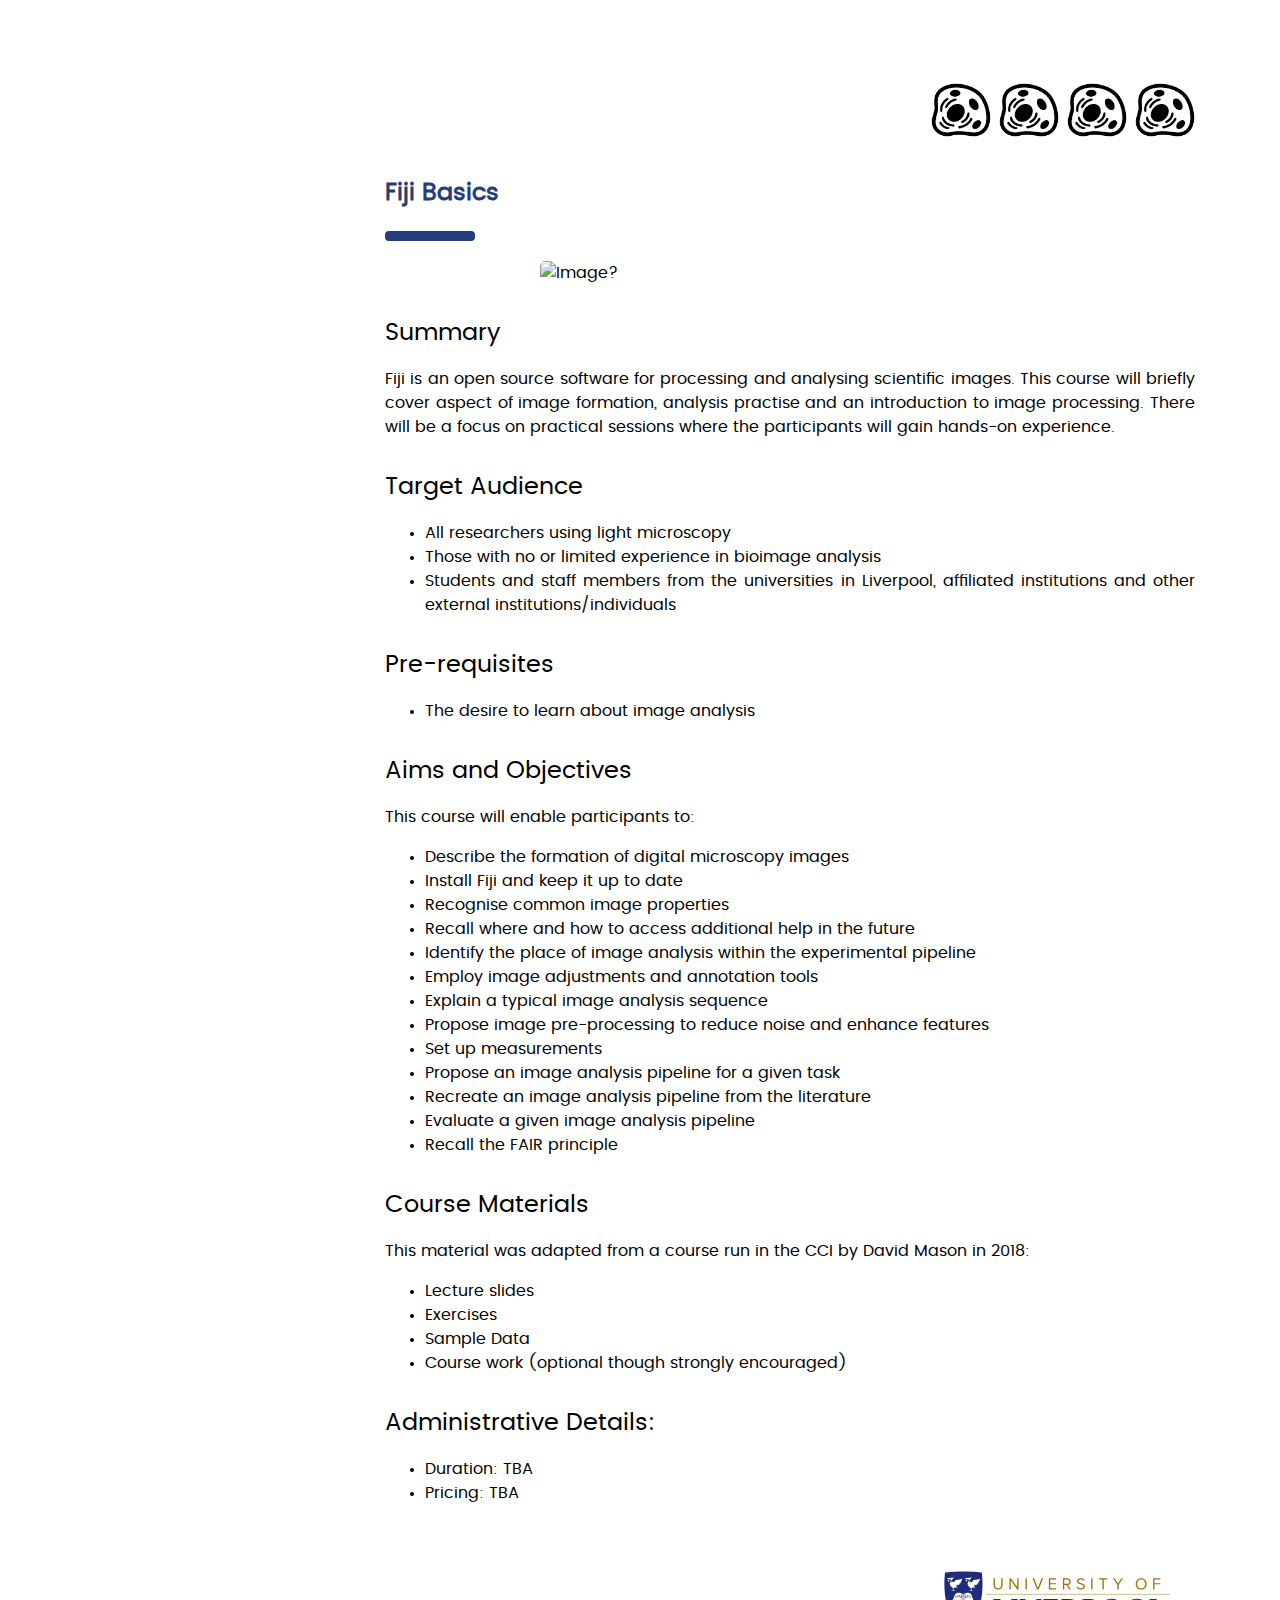
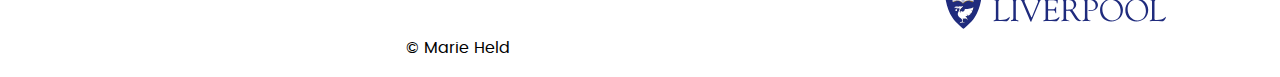
==== advert_Fiji_basics.html @ 5e0275bc "Fiji basics course advertisement page" ====
<!DOCTYPE html>
<html>
<head>
<title>Fiji basics</title>

<meta charset="UTF-8">
<meta name="viewport" content="width=device-width, initial-scale=1">
<link rel="stylesheet" href="css/master.css">
<link rel="stylesheet" href="css/style.css">
<link rel="stylesheet" href="https://fonts.googleapis.com/css?family=Poppins">
<link rel="stylesheet" href="css/font-awesome.min.css">
<link rel="stylesheet" href="css/academicons.min.css">
<!-- Favicons for everyone! -->
<link rel="apple-touch-icon" sizes="180x180" href="img/icons/apple-touch-icon.png">
<link rel="icon" type="image/png" sizes="32x32" href="img/icons/favicon-32x32.png">
<link rel="icon" type="image/png" sizes="16x16" href="img/icons/favicon-16x16.png">
<link rel="manifest" href="img/icons/manifest.json">
<link rel="mask-icon" href="img/icons/safari-pinned-tab.svg" color="#2d89ef">
<link rel="shortcut icon" href="img/icons/favicon.ico">
<meta name="msapplication-config" content="img/icons/browserconfig.xml">
<meta name="theme-color" content="#ffffff">
<script src="https://ajax.googleapis.com/ajax/libs/jquery/3.2.1/jquery.min.js"></script>
<!-- Common navigation bar -->
<script src="https://code.jquery.com/jquery-1.10.2.js"></script>
<script src="css/scripts.js"></script> 
<!-- Juxtapose -->
<link rel="stylesheet" href="css/juxtapose.css">
<style>
body,h1,h2,h3,h4,h5 {font-family: poppinsregular, sans-serif}
body {font-size:16px;text-align:justify;}
.w3-half img{margin-bottom:-6px;margin-top:16px;opacity:0.8;cursor:pointer}
.w3-half img:hover{opacity:1}
</style>
</head>

<body>

<!--Navigation bar-->
<div id="nav-placeholder">
</div>
<script>
$(function(){
  $("#nav-placeholder").load("navigation-bar-equipment.html");
});
</script>
<!--end of Navigation bar-->

<!-- Top menu on small screens -->
<header style="cursor:pointer;cursor:hand;" class="w3-container w3-top w3-hide-large cci-blue w3-xlarge w3-padding" id="cciTopMenu>
  <a href="javascript:void(0)" class="w3-button cci-blue w3-margin-right" onclick="w3_open()"><i class="fa fa-bars" style="margin-right:10px;"></i> <!-- <img style="height:30px;margin-bottom:-6px;" src="img/logo_dark_sq.png"/> -->
  <span class="titleLong">Image Analysis Training Courses and more</span><span class="titleShort">Image Analysis courses</span></a>
</header>

<!-- Overlay effect when opening sidebar on small screens -->
<div class="w3-overlay w3-hide-large" onclick="w3_close()" style="cursor:pointer" title="close side menu" id="cciOverlay"></div>

<!-- !PAGE CONTENT! -->
<div class="w3-main w3-main-cci">

  <!-- Header -->
  <div class="w3-container" style="margin-top:80px"> <!--id="showcase"-->
  
<div class="w3-row headImg" style="margin-bottom:40px;">
<a href="https://somethingsomewhereallatonce.html"><img class="last" src="img/cell_icon.png"/></a>
<img src="img/cell_icon.png"/>
<img src="img/cell_icon.png"/>
<img src="img/cell_icon.png"/>
</div>

<!-- --------------------------  Equipment page content ----------------------------------------- -->
<div class="equipPage">
<h1 class="w3-xlarge cci-text-blue"><b>Fiji Basics</b></h1>
<hr class="cci-hr">

<img class="equ_img" src="img/scopes_dragonfly.png" alt="Image?" />

<div class="">
<h3>Summary</h3>
<p>Fiji is an open source software for processing and analysing scientific images. This course will briefly cover aspect of image formation, analysis practise and an introduction to image processing. There will be a focus on practical sessions where the participants will gain hands-on experience. </p>

<h3>Target Audience</h3>
<ul >
	<li>All researchers using light microscopy</li>
	<li>Those with no or limited experience in bioimage analysis</li>
	<li class="last">Students and staff members from the universities in Liverpool, affiliated institutions and other external institutions/individuals</li>
</ul>

<h3>Pre-requisites</h3>
<ul >
	<li>The desire to learn about image analysis</li>
</ul>

<h3>Aims and Objectives</h3>
<p>This course will enable participants to: </p>
<ul>
	<li>Describe the formation of digital microscopy images</li>
	<li>Install Fiji and keep it up to date</li>
	<li>Recognise common image properties</li>
	<li>Recall where and how to access additional help in the future</li>
	<li>Identify the place of image analysis within the experimental pipeline</li>
	<li>Employ image adjustments and annotation tools</li>
	<li>Explain a typical image analysis sequence</li>
	<li>Propose image pre-processing to reduce noise and enhance features</li>
	<li>Set up measurements</li>
	<li>Propose an image analysis pipeline for a given task</li>
	<li>Recreate an image analysis pipeline from the literature</li>
	<li>Evaluate a given image analysis pipeline</li>
	<li class="last">Recall the FAIR principle</li>
</ul>

<h3>Course Materials</h3>
<p>This material was adapted from a course run in the CCI by David Mason in 2018:  </p>
<ul>
	<li>Lecture slides</li>
	<li>Exercises</li>
	<li>Sample Data</li>
	<li class="last">Course work (optional though strongly encouraged)</li>
</ul>


<h3>Administrative Details: </h3>
<ul>
	<li>Duration: TBA</li>
	<li>Pricing: TBA</li>
</ul>
 
 
 </div> <!-- Hide info until installed -->
 
 
</div> <!-- close styling for equipment page -->
<!-- --------------------------  End equipment page content ----------------------------------------- -->

<!-- Footer -->
<div class="w3-container" id="cciFooter">
  <a target="_blank" href="http://www.liv.ac.uk"><img src="img/uni_logo_new.svg" alt="University of Liverpool" /></a>
  
  <p style="margin-left:5px;clear:both;">&copy; Marie Held</p>
</div>

<!-- End page content -->
	</div>
</div>

 

 <!-- Jump to top -->
 <div class="scroll-top-wrapper ">
	<span class="scroll-top-inner">
		<i class="fa fa-4x fa-arrow-circle-up" title="Back to top"></i>
	</span>
</div>
<script src="css/juxtapose.js"></script> 
<script>
// Script to open and close sidebar
function w3_open() {
    document.getElementById("cciSidebar").style.display = "block";
    document.getElementById("cciOverlay").style.display = "block";
}
 
function w3_close() {
    document.getElementById("cciSidebar").style.display = "none";
    document.getElementById("cciOverlay").style.display = "none";
}
/* Accordian menu on sidenav */
var acc = document.getElementsByClassName("sidebar-accord");
var i;

for (i = 0; i < acc.length; i++) {
    acc[i].onclick = function(){
        /* Toggle between adding and removing the "active" class,
        to highlight the button that controls the panel */
        this.classList.toggle("active");

        /* Toggle between hiding and showing the active panel */
        var panel = this.nextElementSibling;
        if (panel.style.display === "block") {
            panel.style.display = "none";
        } else {
            panel.style.display = "block";
        }
    }
}
</script>

</body>
</html>
---- css/master.css ----
/* W3.CSS 4.02 Mar 2017 by Jan Egil and Borge Refsnes */
html{box-sizing:border-box}*,*:before,*:after{box-sizing:inherit}
/* Extract from normalize.css by Nicolas Gallagher and Jonathan Neal git.io/normalize */
html{-ms-text-size-adjust:100%;-webkit-text-size-adjust:100%}body{margin:0}
article,aside,details,figcaption,figure,footer,header,main,menu,nav,section,summary{display:block}
audio,canvas,progress,video{display:inline-block}progress{vertical-align:baseline}
audio:not([controls]){display:none;height:0}[hidden],template{display:none}
a{background-color:transparent;-webkit-text-decoration-skip:objects}
a:active,a:hover{outline-width:0}abbr[title]{border-bottom:none;text-decoration:underline;text-decoration:underline dotted}
dfn{font-style:italic}mark{background:#ff0;color:#000}
small{font-size:80%}sub,sup{font-size:75%;line-height:0;position:relative;vertical-align:baseline}
sub{bottom:-0.25em}sup{top:-0.5em}figure{margin:1em 40px}img{border-style:none}svg:not(:root){overflow:hidden}
code,kbd,pre,samp{font-family:monospace,monospace;font-size:1em}hr{box-sizing:content-box;height:0;overflow:visible}
button,input,select,textarea{font:inherit;margin:0}optgroup{font-weight:bold}
button,input{overflow:visible}button,select{text-transform:none}
button,html [type=button],[type=reset],[type=submit]{-webkit-appearance:button}
button::-moz-focus-inner, [type=button]::-moz-focus-inner, [type=reset]::-moz-focus-inner, [type=submit]::-moz-focus-inner{border-style:none;padding:0}
button:-moz-focusring, [type=button]:-moz-focusring, [type=reset]:-moz-focusring, [type=submit]:-moz-focusring{outline:1px dotted ButtonText}
fieldset{border:1px solid #c0c0c0;margin:0 2px;padding:.35em .625em .75em}
legend{color:inherit;display:table;max-width:100%;padding:0;white-space:normal}textarea{overflow:auto}
[type=checkbox],[type=radio]{padding:0}
[type=number]::-webkit-inner-spin-button,[type=number]::-webkit-outer-spin-button{height:auto}
[type=search]{-webkit-appearance:textfield;outline-offset:-2px}
[type=search]::-webkit-search-cancel-button,[type=search]::-webkit-search-decoration{-webkit-appearance:none}
::-webkit-input-placeholder{color:inherit;opacity:0.54}
::-webkit-file-upload-button{-webkit-appearance:button;font:inherit}
/* End extract */
html,body{font-family:Verdana,sans-serif;font-size:15px;line-height:1.5}html{overflow-x:hidden}
h1{font-size:36px}h2{font-size:30px}h3{font-size:24px}h4{font-size:20px}h5{font-size:18px}h6{font-size:16px}.w3-serif{font-family:serif}
h1,h2,h3,h4,h5,h6{font-family:"Segoe UI",Arial,sans-serif;font-weight:400;margin:10px 0}.w3-wide{letter-spacing:4px}
hr{border:0;border-top:1px solid #eee;margin:20px 0}
.w3-image{max-width:100%;height:auto}img{margin-bottom:-5px}a{color:inherit}
.w3-table,.w3-table-all{border-collapse:collapse;border-spacing:0;width:100%;display:table}.w3-table-all{border:1px solid #ccc}
.w3-bordered tr,.w3-table-all tr{border-bottom:1px solid #ddd}.w3-striped tbody tr:nth-child(even){background-color:#f1f1f1}
.w3-table-all tr:nth-child(odd){background-color:#fff}.w3-table-all tr:nth-child(even){background-color:#f1f1f1}
.w3-hoverable tbody tr:hover,.w3-ul.w3-hoverable li:hover{background-color:#ccc}.w3-centered tr th,.w3-centered tr td{text-align:center}
.w3-table td,.w3-table th,.w3-table-all td,.w3-table-all th{padding:8px 8px;display:table-cell;text-align:left;vertical-align:top;border:1px solid}
.w3-table th:first-child,.w3-table td:first-child,.w3-table-all th:first-child,.w3-table-all td:first-child{padding-left:16px}
.w3-btn,.w3-button{border:none;display:inline-block;outline:0;padding:8px 16px;vertical-align:middle;overflow:hidden;text-decoration:none;color:inherit;background-color:inherit;text-align:center;cursor:pointer;white-space:nowrap}
.w3-btn:hover{box-shadow:0 8px 16px 0 rgba(0,0,0,0.2),0 6px 20px 0 rgba(0,0,0,0.19)}
.w3-btn,.w3-button{-webkit-touch-callout:none;-webkit-user-select:none;-khtml-user-select:none;-moz-user-select:none;-ms-user-select:none;user-select:none}   
.w3-disabled,.w3-btn:disabled,.w3-button:disabled{cursor:not-allowed;opacity:0.3}.w3-disabled *,:disabled *{pointer-events:none}
.w3-btn.w3-disabled:hover,.w3-btn:disabled:hover{box-shadow:none}
.w3-badge,.w3-tag{background-color:#000;color:#fff;display:inline-block;padding-left:8px;padding-right:8px;text-align:center}.w3-badge{border-radius:50%}
.w3-ul{list-style-type:none;padding:0;margin:0}.w3-ul li{padding:8px 16px;border-bottom:1px solid #ddd}.w3-ul li:last-child{border-bottom:none}
.w3-tooltip,.w3-display-container{position:relative}.w3-tooltip .w3-text{display:none}.w3-tooltip:hover .w3-text{display:inline-block}
.w3-ripple:active{opacity:0.5}.w3-ripple{transition:opacity 0s}
.w3-input{padding:8px;display:block;border:none;border-bottom:1px solid #ccc;width:100%}
.w3-select{padding:9px 0;width:100%;border:none;border-bottom:1px solid #ccc}
.w3-dropdown-click,.w3-dropdown-hover{position:relative;display:inline-block;cursor:pointer}
.w3-dropdown-hover:hover .w3-dropdown-content{display:block;z-index:1}
.w3-dropdown-hover:first-child,.w3-dropdown-click:hover{background-color:#ccc;color:#000}
.w3-dropdown-hover:hover > .w3-button:first-child,.w3-dropdown-click:hover > .w3-button:first-child{background-color:#ccc;color:#000}
.w3-dropdown-content{cursor:auto;color:#000;background-color:#fff;display:none;position:absolute;min-width:160px;margin:0;padding:0}
.w3-check,.w3-radio{width:24px;height:24px;position:relative;top:6px}
.w3-sidebar{height:100%;width:200px;background-color:#fff;position:fixed!important;z-index:1;overflow:auto}
.w3-bar-block .w3-dropdown-hover,.w3-bar-block .w3-dropdown-click{width:100%}
.w3-bar-block .w3-dropdown-hover .w3-dropdown-content,.w3-bar-block .w3-dropdown-click .w3-dropdown-content{min-width:100%}
.w3-bar-block .w3-dropdown-hover .w3-button,.w3-bar-block .w3-dropdown-click .w3-button{width:100%;text-align:left;padding:8px 16px}
.w3-main,#main{transition:margin-left .4s}
.w3-bar{width:100%;overflow:hidden}.w3-center .w3-bar{display:inline-block;width:auto}
.w3-bar .w3-dropdown-hover,.w3-bar .w3-dropdown-click{position:static;float:left}
.w3-bar .w3-button{white-space:normal}
.w3-responsive{overflow-x:auto}
.w3-container:after,.w3-container:before,.w3-panel:after,.w3-panel:before,.w3-row:after,.w3-row:before,.w3-row-padding:after,.w3-row-padding:before,
.w3-cell-row:before,.w3-cell-row:after,.w3-clear:after,.w3-clear:before,.w3-bar:before,.w3-bar:after{content:"";display:table;clear:both}
.w3-col,.w3-half,.w3-third,.w3-twothird,.w3-threequarter,.w3-quarter{float:left;width:100%}
.w3-col.s1{width:8.33333%}.w3-col.s2{width:16.66666%}.w3-col.s3{width:24.99999%}.w3-col.s4{width:33.33333%}
.w3-col.s5{width:41.66666%}.w3-col.s6{width:49.99999%}.w3-col.s7{width:58.33333%}.w3-col.s8{width:66.66666%}
.w3-col.s9{width:74.99999%}.w3-col.s10{width:83.33333%}.w3-col.s11{width:91.66666%}.w3-col.s12{width:99.99999%}
@media (min-width:601px){.w3-modal{padding-top:30px}.w3-col.m1{width:8.33333%}.w3-col.m2{width:16.66666%}.w3-col.s3,.w3-quarter{width:24.99999%}.w3-col.m4,.w3-third{width:33.33333%}
.w3-col.m5{width:41.66666%}.w3-col.m6,.w3-half{width:49.99999%}.w3-col.m7{width:58.33333%}.w3-col.m8,.w3-twothird{width:66.66666%}
.w3-col.m9,.w3-threequarter{width:74.99999%}.w3-col.m10{width:83.33333%}.w3-col.m11{width:91.66666%}.w3-col.m12{width:99.99999%}}
@media (min-width:993px){.w3-col.l1{width:8.33333%}.w3-col.l2{width:16.66666%}.w3-col.l3{width:24.99999%}.w3-col.l4{width:33.33333%}
.w3-col.l5{width:41.66666%}.w3-col.l6{width:49.99999%}.w3-col.l7{width:58.33333%}.w3-col.l8{width:66.66666%}
.w3-col.l9{width:74.99999%}.w3-col.l10{width:83.33333%}.w3-col.l11{width:91.66666%}.w3-col.l12{width:99.99999%}}
.w3-content{max-width:980px;margin:auto}.w3-rest{overflow:hidden}
.w3-cell-row{display:table;width:100%}.w3-cell{display:table-cell}
.w3-cell-top{vertical-align:top}.w3-cell-middle{vertical-align:middle}.w3-cell-bottom{vertical-align:bottom}
.w3-hide{display:none!important}.w3-show-block,.w3-show{display:block!important}.w3-show-inline-block{display:inline-block!important}
@media (max-width:600px){.w3-modal-content{margin:0 10px;width:auto!important}.w3-modal{padding-top:30px}
.w3-dropdown-hover.w3-mobile .w3-dropdown-content,.w3-dropdown-click.w3-mobile .w3-dropdown-content{position:relative}	
.w3-hide-small{display:none!important}.w3-mobile{display:block;width:100%!important}.w3-bar-item.w3-mobile,.w3-dropdown-hover.w3-mobile,.w3-dropdown-click.w3-mobile{text-align:center}
.w3-dropdown-hover.w3-mobile,.w3-dropdown-hover.w3-mobile .w3-btn,.w3-dropdown-hover.w3-mobile .w3-button,.w3-dropdown-click.w3-mobile,.w3-dropdown-click.w3-mobile .w3-btn,.w3-dropdown-click.w3-mobile .w3-button{width:100%}}
@media (max-width:768px){.w3-modal{padding-top:30px}}
@media (min-width:993px){.w3-hide-large{display:none!important}.w3-sidebar.w3-collapse{display:block!important}}
@media (max-width:992px) and (min-width:601px){.w3-hide-medium{display:none!important}}
@media (max-width:992px){.w3-sidebar.w3-collapse{display:none}.w3-main{margin-left:0!important;margin-right:0!important}}
.w3-top,.w3-bottom{position:fixed;width:100%;z-index:1}.w3-top{top:0}.w3-bottom{bottom:0}
.w3-overlay{position:fixed;display:none;width:100%;height:100%;top:0;left:0;right:0;bottom:0;background-color:rgba(0,0,0,0.5);z-index:2}
.w3-display-topleft{position:absolute;left:0;top:0}.w3-display-topright{position:absolute;right:0;top:0}
.w3-display-bottomleft{position:absolute;left:0;bottom:0}.w3-display-bottomright{position:absolute;right:0;bottom:0}
.w3-display-middle{position:absolute;top:50%;left:50%;transform:translate(-50%,-50%);-ms-transform:translate(-50%,-50%)}
.w3-display-left{position:absolute;top:50%;left:0%;transform:translate(0%,-50%);-ms-transform:translate(-0%,-50%)}
.w3-display-right{position:absolute;top:50%;right:0%;transform:translate(0%,-50%);-ms-transform:translate(0%,-50%)}
.w3-display-topmiddle{position:absolute;left:50%;top:0;transform:translate(-50%,0%);-ms-transform:translate(-50%,0%)}
.w3-display-bottommiddle{position:absolute;left:50%;bottom:0;transform:translate(-50%,0%);-ms-transform:translate(-50%,0%)}
.w3-display-container:hover .w3-display-hover{display:block}.w3-display-container:hover span.w3-display-hover{display:inline-block}.w3-display-hover{display:none}
.w3-display-position{position:absolute}
.w3-circle{border-radius:50%}
.w3-round-small{border-radius:2px}.w3-round,.w3-round-medium{border-radius:4px}.w3-round-large{border-radius:8px}.w3-round-xlarge{border-radius:16px}.w3-round-xxlarge{border-radius:32px}
.w3-row-padding,.w3-row-padding>.w3-half,.w3-row-padding>.w3-third,.w3-row-padding>.w3-twothird,.w3-row-padding>.w3-threequarter,.w3-row-padding>.w3-quarter,.w3-row-padding>.w3-col{padding:0 8px}
.w3-container,.w3-panel{padding:0.01em 16px}.w3-panel{margin-top:16px;margin-bottom:16px}
.w3-code,.w3-codespan{font-family:Consolas,"courier new";font-size:16px}
.w3-code{width:auto;background-color:#fff;padding:8px 12px;border-left:4px solid #4CAF50;word-wrap:break-word}
.w3-codespan{color:crimson;background-color:#f1f1f1;padding-left:4px;padding-right:4px;font-size:110%}
.w3-card,.w3-card-2{box-shadow:0 2px 5px 0 rgba(0,0,0,0.16),0 2px 10px 0 rgba(0,0,0,0.12)}
.w3-card-4,.w3-hover-shadow:hover{box-shadow:0 4px 10px 0 rgba(0,0,0,0.2),0 4px 20px 0 rgba(0,0,0,0.19)}
.w3-spin{animation:w3-spin 2s infinite linear}@keyframes w3-spin{0%{transform:rotate(0deg)}100%{transform:rotate(359deg)}}
.w3-animate-fading{animation:fading 10s infinite}@keyframes fading{0%{opacity:0}50%{opacity:1}100%{opacity:0}}
.w3-animate-opacity{animation:opac 0.8s}@keyframes opac{from{opacity:0} to{opacity:1}}
.w3-animate-top{position:relative;animation:animatetop 0.4s}@keyframes animatetop{from{top:-300px;opacity:0} to{top:0;opacity:1}}
.w3-animate-left{position:relative;animation:animateleft 0.4s}@keyframes animateleft{from{left:-300px;opacity:0} to{left:0;opacity:1}}
.w3-animate-right{position:relative;animation:animateright 0.4s}@keyframes animateright{from{right:-300px;opacity:0} to{right:0;opacity:1}}
.w3-animate-bottom{position:relative;animation:animatebottom 0.4s}@keyframes animatebottom{from{bottom:-300px;opacity:0} to{bottom:0;opacity:1}}
.w3-animate-zoom {animation:animatezoom 0.6s}@keyframes animatezoom{from{transform:scale(0)} to{transform:scale(1)}}
.w3-animate-input{transition:width 0.4s ease-in-out}.w3-animate-input:focus{width:100%!important}
.w3-opacity,.w3-hover-opacity:hover{opacity:0.60}.w3-opacity-off,.w3-hover-opacity-off:hover{opacity:1}
.w3-opacity-max{opacity:0.25}.w3-opacity-min{opacity:0.75}
.w3-greyscale-max,.w3-grayscale-max,.w3-hover-greyscale:hover,.w3-hover-grayscale:hover{filter:grayscale(100%)}
.w3-greyscale,.w3-grayscale{filter:grayscale(75%)}.w3-greyscale-min,.w3-grayscale-min{filter:grayscale(50%)}
.w3-sepia{filter:sepia(75%)}.w3-sepia-max,.w3-hover-sepia:hover{filter:sepia(100%)}.w3-sepia-min{filter:sepia(50%)}
.w3-tiny{font-size:10px!important}.w3-small{font-size:12px!important}.w3-medium{font-size:15px!important}.w3-large{font-size:18px!important}
.w3-xlarge{font-size:24px!important}.w3-xxlarge{font-size:36px!important}.w3-xxxlarge{font-size:48px!important}.w3-jumbo{font-size:64px!important}
.w3-left-align{text-align:left!important}.w3-right-align{text-align:right!important}.w3-justify{text-align:justify!important}.w3-center{text-align:center!important}
.w3-border-0{border:0!important}.w3-border{border:1px solid #ccc!important}
.w3-border-top{border-top:1px solid #ccc!important}.w3-border-bottom{border-bottom:1px solid #ccc!important}
.w3-border-left{border-left:1px solid #ccc!important}.w3-border-right{border-right:1px solid #ccc!important}
.w3-topbar{border-top:6px solid #ccc!important}.w3-bottombar{border-bottom:6px solid #ccc!important}
.w3-leftbar{border-left:6px solid #ccc!important}.w3-rightbar{border-right:6px solid #ccc!important}
.w3-section,.w3-code{margin-top:16px!important;margin-bottom:16px!important}
.w3-margin{margin:16px!important}.w3-margin-top{margin-top:16px!important}.w3-margin-bottom{margin-bottom:16px!important}
.w3-margin-left{margin-left:16px!important}.w3-margin-right{margin-right:16px!important}
.w3-padding-small{padding:4px 8px!important}.w3-padding{padding:8px 16px!important}.w3-padding-large{padding:12px 24px!important}
.w3-padding-16{padding-top:16px!important;padding-bottom:16px!important}.w3-padding-24{padding-top:24px!important;padding-bottom:24px!important}
.w3-padding-32{padding-top:32px!important;padding-bottom:32px!important}.w3-padding-48{padding-top:48px!important;padding-bottom:48px!important}
.w3-padding-64{padding-top:64px!important;padding-bottom:64px!important}
.w3-left{float:left!important}.w3-right{float:right!important}
.w3-transparent,.w3-hover-none:hover{background-color:transparent!important}
.w3-hover-none:hover{box-shadow:none!important}
/* Colors */
.w3-amber,.w3-hover-amber:hover{color:#000!important;background-color:#ffc107!important}
.w3-aqua,.w3-hover-aqua:hover{color:#000!important;background-color:#00ffff!important}
.w3-blue,.w3-hover-blue:hover{color:#fff!important;background-color:#2196F3!important}
.w3-light-blue,.w3-hover-light-blue:hover{color:#000!important;background-color:#87CEEB!important}
.w3-brown,.w3-hover-brown:hover{color:#fff!important;background-color:#795548!important}
.w3-cyan,.w3-hover-cyan:hover{color:#000!important;background-color:#00bcd4!important}
.w3-blue-grey,.w3-hover-blue-grey:hover,.w3-blue-gray,.w3-hover-blue-gray:hover{color:#fff!important;background-color:#607d8b!important}
.w3-green,.w3-hover-green:hover{color:#fff!important;background-color:#4CAF50!important}
.w3-light-green,.w3-hover-light-green:hover{color:#000!important;background-color:#8bc34a!important}
.w3-indigo,.w3-hover-indigo:hover{color:#fff!important;background-color:#3f51b5!important}
.w3-khaki,.w3-hover-khaki:hover{color:#000!important;background-color:#f0e68c!important}
.w3-lime,.w3-hover-lime:hover{color:#000!important;background-color:#cddc39!important}
.w3-orange,.w3-hover-orange:hover{color:#000!important;background-color:#ff9800!important}
.w3-deep-orange,.w3-hover-deep-orange:hover{color:#fff!important;background-color:#ff5722!important}
.w3-pink,.w3-hover-pink:hover{color:#fff!important;background-color:#e91e63!important}
.w3-purple,.w3-hover-purple:hover{color:#fff!important;background-color:#9c27b0!important}
.w3-deep-purple,.w3-hover-deep-purple:hover{color:#fff!important;background-color:#673ab7!important}
.w3-red,.w3-hover-red:hover{color:#fff!important;background-color:#f44336!important}
.w3-sand,.w3-hover-sand:hover{color:#000!important;background-color:#fdf5e6!important}
.w3-teal,.w3-hover-teal:hover{color:#fff!important;background-color:#009688!important}
.w3-yellow,.w3-hover-yellow:hover{color:#000!important;background-color:#ffeb3b!important}
.w3-white,.w3-hover-white:hover{color:#000!important;background-color:#fff!important}
.w3-black,.w3-hover-black:hover{color:#fff!important;background-color:#000!important}
.w3-grey,.w3-hover-grey:hover,.w3-gray,.w3-hover-gray:hover{color:#000!important;background-color:#bbb!important}
.w3-light-grey,.w3-hover-light-grey:hover,.w3-light-gray,.w3-hover-light-gray:hover{color:#000!important;background-color:#f1f1f1!important}
.w3-dark-grey,.w3-hover-dark-grey:hover,.w3-dark-gray,.w3-hover-dark-gray:hover{color:#fff!important;background-color:#616161!important}
.w3-pale-red,.w3-hover-pale-red:hover{color:#000!important;background-color:#ffdddd!important}
.w3-pale-green,.w3-hover-pale-green:hover{color:#000!important;background-color:#ddffdd!important}
.w3-pale-yellow,.w3-hover-pale-yellow:hover{color:#000!important;background-color:#ffffcc!important}
.w3-pale-blue,.w3-hover-pale-blue:hover{color:#000!important;background-color:#ddffff!important}
.w3-text-red,.w3-hover-text-red:hover{color:#f44336!important}
.w3-text-green,.w3-hover-text-green:hover{color:#4CAF50!important}
.w3-text-blue,.w3-hover-text-blue:hover{color:#2196F3!important}
.w3-text-yellow,.w3-hover-text-yellow:hover{color:#ffeb3b!important}
.w3-text-white,.w3-hover-text-white:hover{color:#fff!important}
.w3-text-black,.w3-hover-text-black:hover{color:#000!important}
.w3-text-grey,.w3-hover-text-grey:hover,.w3-text-gray,.w3-hover-text-gray:hover{color:#757575!important}
.w3-text-amber{color:#ffc107!important}
.w3-text-aqua{color:#00ffff!important}
.w3-text-light-blue{color:#87CEEB!important}
.w3-text-brown{color:#795548!important}
.w3-text-cyan{color:#00bcd4!important}
.w3-text-blue-grey,.w3-text-blue-gray{color:#607d8b!important}
.w3-text-light-green{color:#8bc34a!important}
.w3-text-indigo{color:#3f51b5!important}
.w3-text-khaki{color:#b4aa50!important}
.w3-text-lime{color:#cddc39!important}
.w3-text-orange{color:#ff9800!important}
.w3-text-deep-orange{color:#ff5722!important}
.w3-text-pink{color:#e91e63!important}
.w3-text-purple{color:#9c27b0!important}
.w3-text-deep-purple{color:#673ab7!important}
.w3-text-sand{color:#fdf5e6!important}
.w3-text-teal{color:#009688!important}
.w3-text-light-grey,.w3-hover-text-light-grey:hover,.w3-text-light-gray,.w3-hover-text-light-gray:hover{color:#f1f1f1!important}
.w3-text-dark-grey,.w3-hover-text-dark-grey:hover,.w3-text-dark-gray,.w3-hover-text-dark-gray:hover{color:#3a3a3a!important}
.w3-border-red,.w3-hover-border-red:hover{border-color:#f44336!important}
.w3-border-green,.w3-hover-border-green:hover{border-color:#4CAF50!important}
.w3-border-blue,.w3-hover-border-blue:hover{border-color:#2196F3!important}
.w3-border-yellow,.w3-hover-border-yellow:hover{border-color:#ffeb3b!important}
.w3-border-white,.w3-hover-border-white:hover{border-color:#fff!important}
.w3-border-black,.w3-hover-border-black:hover{border-color:#000!important}
.w3-border-grey,.w3-hover-border-grey:hover,.w3-border-gray,.w3-hover-border-gray:hover{border-color:#bbb!important}
---- css/style.css ----
/*
Custom or edited styles
*/

/* Main page layout */
html {overflow-y:scroll;}
body {min-width:300px;}

a {text-decoration:none;color:#243d7c;}

a:hover {text-decoration:underline;color:#243d7c;}

/*.w3-main-cci{margin-left:360px;margin-right:360px;min-width:600px;}*/
.w3-main-cci{margin-left:305px;margin-right:5px;padding:0px 5%;}

.headImg {margin-right:0;margin-left:auto;width:300px;}

.headImg img {float:right;height:60px;margin-right:8px;border-radius:5px;}
.headImg img.last {margin-right:0px}

.cci-blue{color:#fff!important;background-color:#243d7c!important}
#cciTopMenu.cci-blue:hover{color:#fff!important;background-color:#1d3163!important;opacity:0.95!important}
#cciSidebar.w3-button:hover{color:#000!important;background-color:#ccc!important}
#cciSidebar a {color:#fff;}
#cciSidebar a:hover{text-decoration:none;}

/* The following prevents scrolling on touchscreen interfaces :( */
/* #cciSidebar {overflow-y:hidden;} */
#cciSidebar a {font-size:85%;} 
   
#cciSidebar img {width:100%;margin-left:auto;margin-right:auto;display:block;margin-bottom:30px;}
.cci-text-blue,.hover-cci-text-blue:hover{color:#243d7c!important;}
/*#cciTopMenu img {height:100%;}*/
#cciFooter div {margin-top:40px;}
#cciFooter img {float:right; margin:50px 5px 5px 5px; clear:right; padding:0px;width:230px;}
.w3-bar .w3-bar-item{padding:8px 36px;float:left;width:auto;border:none;outline:none;display:block}
.w3-bar-block .w3-bar-item{width:100%;display:block;padding:8px 36px;text-align:left;border:none;outline:none;white-space:normal}
.w3-bar-block.w3-center .w3-bar-item{text-align:center}.w3-block{display:block;width:100%}

.biglink {font-family:monospace;word-wrap:break-word;text-align:center;text-decoration:underline;}

/*
Encode custom horizontal bars
*/
.hline-80 { width:80%; height:2px; background: #DEDEDE; margin: 2em auto;padding:0; }
.hline-100 { width:100%; height:1px; background: #DEDEDE; margin: 2em auto;padding:0; }
.cci-hr {border-radius:4px;width:80px;border:5px solid #243d7c;text-align:left;margin-left:0;}


/* ---------------------------------------------------- */
/* Add a background color to the button if it is clicked on (add the .active class with JS), and when you move the mouse over it (hover) */
a.sidebar-accord.active, a.sidebar-accord:hover {
    color:#000!important;
	background-color:#fff!important
	}
	
/* Add a class to make the menu pop open automatically  on equ pages */
.sidebar-equActive {
color:#000!important;
background-color:#fff!important
}
	
div.sidebar-panel-hide{
display:none;
}	
div.sidebar-panel {
	margin-left:20px;
    padding: 10px 40px;
    background-color: #374b98;
}
div.sidebar-panel a {text-decoration:none;}

div.sidebar-panel ul {padding:0px;margin:0px;font-size:95%;list-style-type:none;}
div.sidebar-panel ul li {padding:5px 0;margin:5px 0;}
div.sidebar-panel ul li:hover {background-color: #243d7c;}

.bar-item-custom{
display: block;
padding: 8px 36px;

}

/* ---------------------------------------------------- */


/* Rules for frontpage */
.focuson {margin-top:80px;}
.focuson img {width:100px;display:inline-block;float:left;margin:10px;border-radius:10px;}
.focuson-content {display:hide;width:85%;max-width:800px;border:2px solid #DEDEDE;border-radius:12px;padding-left:20px;padding-right:20px;margin-left:auto;margin-right:auto;}

.w3-badge {cursor:pointer;height:13px;width:13px;padding:0}


/*
Rules for gallery
*/
.galThumb {border: 2px solid #dedede;border-radius:8px;padding:8px;margin-bottom:16px;}
.galThumb a {text-decoration: none;}
.galThumb h3 {text-align:center;text-decoration: none;}
.galThumb img {margin:5px auto; display:block; max-width:300px; width:80%;}
.galThumb img:hover {cursor: -moz-zoom-in; cursor: -webkit-zoom-in;cursor: zoom-in;}
.galThumb video {margin:5px auto; display:block; max-width:300px; width:80%;}
.readmore {font-size:80%;font-style: italic;text-align:right;}

/* Colours for trophies. Gold and Silver same as HTML colour codes, bronze is SaddleBrown */
.gold {color:#FFD700;}
.silv {color:#C0C0C0;}
.bron {color:#8B4513;}

/* Fix iFrame sizing */
.pres {
    position: relative;
	/*16:9 video*/ 
    padding-bottom: 56.25%;
	/*4:3 video*/
	/*padding-bottom: 75%;*/
/*     padding-top: 35px;*/
    height: 0;
    overflow: hidden;

}

.pres iframe {
position: absolute;top:0;left: 0;width: 100%;height: 100%; 
}

/* Whole Window */
.w3-modal{z-index:3;display:none;position:fixed;left:0;top:0;width:100%;height:100%;overflow:auto;background-color:rgb(0,0,0);background-color:rgba(0,0,0,0.8);}
/* Just the modal element */
.w3-modal-content{margin:auto;position:relative;padding:20px;outline:0;width:80%;max-width:800px;background-color:rgba(0,0,0,0.3);border-radius:10px;}
.w3-modal-content img{width:100%;margin-left:auto;margin-right:auto;display:block;}
/* .w3-modal-content img:hover {cursor: -moz-zoom-out; cursor: -webkit-zoom-out;cursor: zoom-out;} */
.w3-modal-content p{color:#EEE;}
.w3-modal-content a{color:#93a4d4;}

/*
Rules for equipment page
*/
.equThumb {border: 2px solid #dedede;border-radius: 5px;padding:5px;}
.equThumb a,a:hover {text-decoration: none;}
.equThumb h3 {text-align:left;text-decoration: none;color:#000;}
.equThumb img {margin:5px auto; display:block; max-width:300px; width:80%;}
.equ_hover :hover {background:#dbe0f0;}
/* Main image for individual equipment pages */
.equ_img {width:70%;max-width:500px;margin:0px auto;display:block;border-radius:5px;}

/*
Rules for individual equipment page
*/

div.equipPage h3{margin-top:30px;text-align:left;}

div.props {
	display:block;
	/* width:700px; */
	margin-left:auto;
	margin-right:auto;
	margin-bottom:30px;
	padding:0 0 12px 0;
	text-align:left;
	}
	div.props ul, div.props li {
		margin:0;
		padding:0;
		list-style:none;
		display:block;
		}
div.props li {
	/* Inline-block stops overlaps when they wrap to next line */
	display:inline-block;
	margin:6px;
	
	}
/* div.props li.last{
	margin-right:0px;
	} */
	div.props ul.laser li{
	padding:5px;
	border-width:3px;
	border-radius:8px;
	border-style:solid;
	}
	
div.apps {
/* width:80%; */
text-align:justify;
margin-left:auto;
margin-right:auto;
font-size:105%;
}
div.apps img {
display:block;
margin-left:auto;
margin-right:auto;
width:80%;
/* max-width is overridden inline on certain elements that are only 300px wide */
max-width:800px;
}
/* Add a class to deal with images on equipment pages you want to scale (spectra etc) */
.scaleImg {max-width:450px;width:80%}

/* Styles for epi which has additional category for filter sets */

div.props_filters {
	display:block;
	margin-left:auto;
	margin-right:auto;
	margin-bottom:30px;
	padding:0 0 12px 0;
	text-align:center;
	}

div.props_filters  ol{
list-style:decimal outside none;
	}
	
/*
Styles for contact page
*/

.cci-people {width:90%;margin-left:auto;margin-right:auto;margin-top:15px;max-width:800px;}
.cci-people  p{margin-top:20px;margin-bottom:0px;text-align:left;}
.cci-people  img{
height:95px;
/* margin-top:15px; */
margin-left:auto;margin-right:auto;
border-width:1px;
border-color:#DBDBDB;
border-radius:8px;
border-style:solid;
border-color: #DEDEDE;
}
.cci-speaker h3 span {color:#777;}

.obfuscate span { 
display: none; 
}

/* Resource page specific styles */
.cci-res img{
width:80%;border-radius:8px;max-width:100px
}


/* Imaging day specific styles */

div.navlist{	
text-align:center;
margin-left:auto;
margin-right:auto;
border:1px solid #DEDEDE;
width:250px;
/* width:40%;
max-width:300px;
min-width:200px; */
	}
	
ul.cci-program{
		list-style:none;
		margin-left:20px;
		padding-left:0;

}	


.cci-speaker img {border:#ccc 1px solid;}
	
/* Rules for Facility page */
	
.cci-facility .w3-row img{margin-left:auto;margin-right:auto;max-width:250px;width:90%;padding:10px;display:block;}
	
/*
- Fix top nav title on small screens ( Centre for Cell Imaging --> CCI )
- Center footer image
- hide long titles
*/
@media (max-width:380px){
.titleShort { display:default;}
.titleLong { display:none;}
.shiftUL {padding-left:10px;margin-left:5px}
.headImg img {height:40px;border-radius:5px;}
.headImg {margin-left:auto;margin-right:auto;width:200px;}
#cciFooter a{margin-left:auto;margin-right:auto;float:none;}
#cciFooter p{text-align:center;}
.cci-speaker img {float:none;display:block;margin-left:auto;margin-right:auto;}
.cci-speaker h3 {text-align:center;margin-top:16px;}
}


@media (min-width:380px){
.titleShort { display:none;}
.titleLong { display:default;}
.shiftUL{padding-left:40px;margin-left:40px}
.cci-speaker img {float:left;display:inline-block;margin-right:16px;margin-bottom:16px;}
.cci-speaker h3 {text-align:left;margin-top:0px;}
}

/* Hide Title when sidebar disappears */
@media (max-width:992px)
{.cciHideMed { display:none;}
.w3-main-cci{min-width:305px!important;}
}

@font-face {
    font-family: 'poppinsregular';
    src: url('../fonts/poppins-regular.woff2') format('woff2'),
         url('../fonts/poppins-regular.woff') format('woff');
    font-weight: normal;
    font-style: normal;

}


/* Use this to show or hide Imaging workshop page on all sidenavs */
.cci-iw-hide{
/* display:none!important; */
}

/* General use classes for common formatting */
.hide{
display:none!important;
}
.txtcen{
text-align:center;
}

/* Scroll to top */

.scroll-top-wrapper {
    position: fixed;
	opacity: 0;
	visibility: hidden;
	overflow: hidden;
	text-align: center;
	z-index: 99999999;
    background-color: none;
	color: #243d7c;
	width: 60px;
	height: 60px;
	line-height: 58px;
	right: 30px;
	bottom: 30px;
	padding-top: 2px;
	border-top-left-radius: 10px;
	border-top-right-radius: 10px;
	border-bottom-right-radius: 10px;
	border-bottom-left-radius: 10px;
	-webkit-transition: all 0.7s ease-in-out;
	-moz-transition: all 0.7s ease-in-out;
	-ms-transition: all 0.7s ease-in-out;
	-o-transition: all 0.7s ease-in-out;
	transition: all 0.7s ease-in-out;
}

.scroll-top-wrapper.show {
    visibility:visible;
    cursor:pointer;
	opacity: 1.0;
}
.scroll-top-wrapper i.fa {
	line-height: inherit;
	opacity:0.5;
}
.scroll-top-wrapper i.fa:hover {
	opacity:0.8;
}
---- css/academicons.min.css ----
@font-face{font-family:'Academicons';src:url('../fonts/academicons.eot?v=1.7.0');src:url('../fonts/academicons.eot?v=1.7.0') format('embedded-opentype'), url('../fonts/academicons.ttf?v=1.7.0') format('truetype'), url('../fonts/academicons.woff?v=1.7.0') format('woff'), url('../fonts/academicons.svg?v=1.7.0#academicons') format('svg');font-weight:normal;font-style:normal}.ai{display:inline-block;font:normal normal normal 14px/1 Academicons;font-size:inherit;text-rendering:auto;-webkit-font-smoothing:antialiased;-moz-osx-font-smoothing:grayscale}.ai-google-scholar:before{content:"\e900"}.ai-google-scholar-square:before{content:"\e901"}.ai-researchgate:before{content:"\e902"}.ai-researchgate-square:before{content:"\e903"}.ai-mendeley:before{content:"\e904"}.ai-mendeley-square:before{content:"\e905"}.ai-orcid:before{content:"\e906"}.ai-orcid-square:before{content:"\e907"}.ai-impactstory:before{content:"\e908"}.ai-impactstory-square:before{content:"\e909"}.ai-academia:before{content:"\e910"}.ai-academia-square:before{content:"\e911"}.ai-zotero:before{content:"\e912"}.ai-zotero-square:before{content:"\e913"}.ai-figshare:before{content:"\e914"}.ai-figshare-square:before{content:"\e915"}.ai-dryad:before{content:"\e916"}.ai-dryad-square:before{content:"\e917"}.ai-arxiv:before{content:"\e918"}.ai-arxiv-square:before{content:"\e919"}.ai-scirate:before{content:"\e920"}.ai-scirate-square:before{content:"\e921"}.ai-open-access:before{content:"\e922"}.ai-open-access-square:before{content:"\e923"}.ai-courser:before{content:"\e924"}.ai-courser-square:before{content:"\e925"}.ai-osf:before{content:"\e926"}.ai-osf-square:before{content:"\e927"}.ai-doi:before{content:"\e928"}.ai-doi-square:before{content:"\e929"}.ai-inspire:before{content:"\e930"}.ai-inspire-square:before{content:"\e931"}.ai-pubmed:before{content:"\e932"}.ai-pubmed-square:before{content:"\e933"}.ai-acclaim:before{content:"\e934"}.ai-acclaim-square:before{content:"\e935"}.ai-lg{font-size:1.33333333em;line-height:0.75em;vertical-align:-15%}.ai-2x{font-size:2em}.ai-3x{font-size:3em}.ai-4x{font-size:4em}.ai-5x{font-size:5em}.ai-fw{width:1.28571429em;text-align:center}.ai-ul{padding-left:0;margin-left:2.14285714em;list-style-type:none}.ai-ul > li{position:relative}.ai-li{position:absolute;left:-2.14285714em;width:2.14285714em;top:0.14285714em;text-align:center}.ai-li.fa-lg{left:-1.85714286em}.ai-border{padding:.2em .25em .15em;border:solid 0.08em #eeeeee;border-radius:.1em}.ai-pull-left{float:left}.ai-pull-right{float:right}.ai.fa-pull-left{margin-right:.3em}.ai.fa-pull-right{margin-left:.3em}.fa-lg{font-size:1.33333333em;line-height:0.75em;vertical-align:-15%}.fa-2x{font-size:2em}.fa-3x{font-size:3em}.fa-4x{font-size:4em}.fa-5x{font-size:5em}.fa-fw{width:1.28571429em;text-align:center}.fa-ul{padding-left:0;margin-left:2.14285714em;list-style-type:none}.fa-ul > li{position:relative}.fa-li{position:absolute;left:-2.14285714em;width:2.14285714em;top:0.14285714em;text-align:center}.fa-li.fa-lg{left:-1.85714286em}.fa-border{padding:.2em .25em .15em;border:solid 0.08em #eeeeee;border-radius:.1em}.fa-pull-left{float:left}.fa-pull-right{float:right}.fa.fa-pull-left{margin-right:.3em}.fa.fa-pull-right{margin-left:.3em}
---- css/juxtapose.css ----
div.juxtapose {
	width: 100%;
	/* font-family: Helvetica, Arial, sans-serif; */
}

div.jx-slider {
	width: 100%;
	height: 100%;
	position: relative;
	overflow: hidden;
	cursor: pointer;
	color: #ddd;
	/* color: #f3f3f3; */
}


div.jx-handle {
	position: absolute;
	height: 100%;
	width: 40px;
	cursor: col-resize;
	z-index: 15;
	margin-left: -20px;
}

.vertical div.jx-handle {
	height: 40px;
	width: 100%;
	cursor: row-resize;
	margin-top: -20px;
	margin-left: 0;
}

div.jx-control {
	height: 100%;
	margin-right: auto;
	margin-left: auto;
	width: 3px;
	background-color: currentColor;
}

.vertical div.jx-control {
	height: 3px;
	width: 100%;
	background-color: currentColor;
	position: relative;
	top: 50%;
	transform: translateY(-50%);
}

div.jx-controller {
	position: absolute;
	margin: auto;
	top: 0;
	bottom: 0;
	height: 60px;
	width: 9px;
	margin-left: -3px;
	background-color: currentColor;
}

.vertical div.jx-controller {
	height: 9px;
	width: 100px;
	margin-left: auto;
	margin-right: auto;
	top: -3px;
	position: relative;
}

div.jx-arrow {
	position: absolute;
	margin: auto;
	top: 0;
	bottom: 0;
	width: 0;
	height: 0;
	transition: all .2s ease;
}

.vertical div.jx-arrow {
	position: absolute;
	margin: 0 auto;
	left: 0;
	right: 0;
	width: 0;
	height: 0;
	transition: all .2s ease;
}


div.jx-arrow.jx-left {
	left: 2px;
	border-style: solid;
	border-width: 8px 8px 8px 0;
	border-color: transparent currentColor transparent transparent;
}

div.jx-arrow.jx-right {
	right: 2px;
	border-style: solid;
	border-width: 8px 0 8px 8px;
	border-color: transparent transparent transparent currentColor;
}

.vertical div.jx-arrow.jx-left {
	left: 0px;
	top: 2px;
	border-style: solid;
	border-width: 0px 8px 8px 8px;
	border-color: transparent transparent currentColor transparent;
}

.vertical div.jx-arrow.jx-right {
	right: 0px;
	top: auto;
	bottom: 2px;
	border-style: solid;
	border-width: 8px 8px 0 8px;
	border-color: currentColor transparent transparent transparent;
}

div.jx-handle:hover div.jx-arrow.jx-left,
div.jx-handle:active div.jx-arrow.jx-left {
	left: -1px;
}

div.jx-handle:hover div.jx-arrow.jx-right,
div.jx-handle:active div.jx-arrow.jx-right {
	right: -1px;
}

.vertical div.jx-handle:hover div.jx-arrow.jx-left,
.vertical div.jx-handle:active div.jx-arrow.jx-left {
	left: 0px;
	top: 0px;
}

.vertical div.jx-handle:hover div.jx-arrow.jx-right,
.vertical div.jx-handle:active div.jx-arrow.jx-right {
	right: 0px;
	bottom: 0px;
}


div.jx-image {
	position: absolute;
	height: 100%;
	display: inline-block;
	top: 0;
	overflow: hidden;
	-webkit-backface-visibility: hidden;
}

.vertical div.jx-image {
	width: 100%;
	left: 0;
	top: auto;
}

div.jx-image img {
	height: 100%;
	width: auto;
	z-index: 5;
	position: absolute;
	margin-bottom: 0;

	max-height: none;
	max-width: none;
	max-height: initial;
	max-width: initial;
}

.vertical div.jx-image img {
	height: auto;
	width: 100%;
}

div.jx-image.jx-left {
	left: 0;
	background-position: left;
}

div.jx-image.jx-left img {
	left: 0;
}

div.jx-image.jx-right {
	right: 0;
	background-position: right;
}

div.jx-image.jx-right img {
	right: 0;
	bottom: 0;
}


.veritcal div.jx-image.jx-left {
	top: 0;
	background-position: top;
}

.veritcal div.jx-image.jx-left img {
	top: 0;
}

.vertical div.jx-image.jx-right {
	bottom: 0;
	background-position: bottom;
}

.veritcal div.jx-image.jx-right img {
	bottom: 0;
}


div.jx-image div.jx-label {
	font-size: 2em;
	padding: .25em .75em;
	position: relative;
	display: inline-block;
	top: 0;
	background-color: #000; /* IE 8 */
	background-color: rgba(0,0,0,.7);
	color: white;
	z-index: 10;
	white-space: nowrap;
	line-height: 18px;
	vertical-align: middle;
}

div.jx-image.jx-left div.jx-label {
	float: left;
	left: 0;
}

div.jx-image.jx-right div.jx-label {
	float: right;
	right: 0;
}

.vertical div.jx-image div.jx-label {
	display: table;
	position: absolute;
}

.vertical div.jx-image.jx-right div.jx-label {
	left: 0;
	bottom: 0;
	top: auto;
}

div.jx-credit {
	line-height: 1.1;
	font-size: 0.75em;
}

div.jx-credit em {
	font-weight: bold;
	font-style: normal;
}


/* Animation */

div.jx-image.transition {
	transition: width .5s ease;
}

div.jx-handle.transition {
	transition: left .5s ease;
}

.vertical div.jx-image.transition {
	transition: height .5s ease;
}

.vertical div.jx-handle.transition {
	transition: top .5s ease;
}

/* keyboard accessibility */
div.jx-controller:focus,
div.jx-image.jx-left div.jx-label:focus,
div.jx-image.jx-right div.jx-label:focus,
a.jx-knightlab:focus {
	background: #eae34a;
	color: #000;
}
a.jx-knightlab:focus span.juxtapose-name{
	color: #000;
	border: none;
}

div.juxtaposeWrapper{
margin-left:auto;margin-right:auto;
}

@media (max-width:540px){
div.juxtaposeWrapper {width:250px;height:250px;}
}
@media (min-width:540px){
div.juxtaposeWrapper {width:500px;height:500px;}
}

/* Close button for juxtapose dialogs - use 3x FA icon*/
.x {
    position: absolute;
    color: #bbb;
    top: -15px;
    right: -15px;
}
.x:hover {
    color: #eee;
}
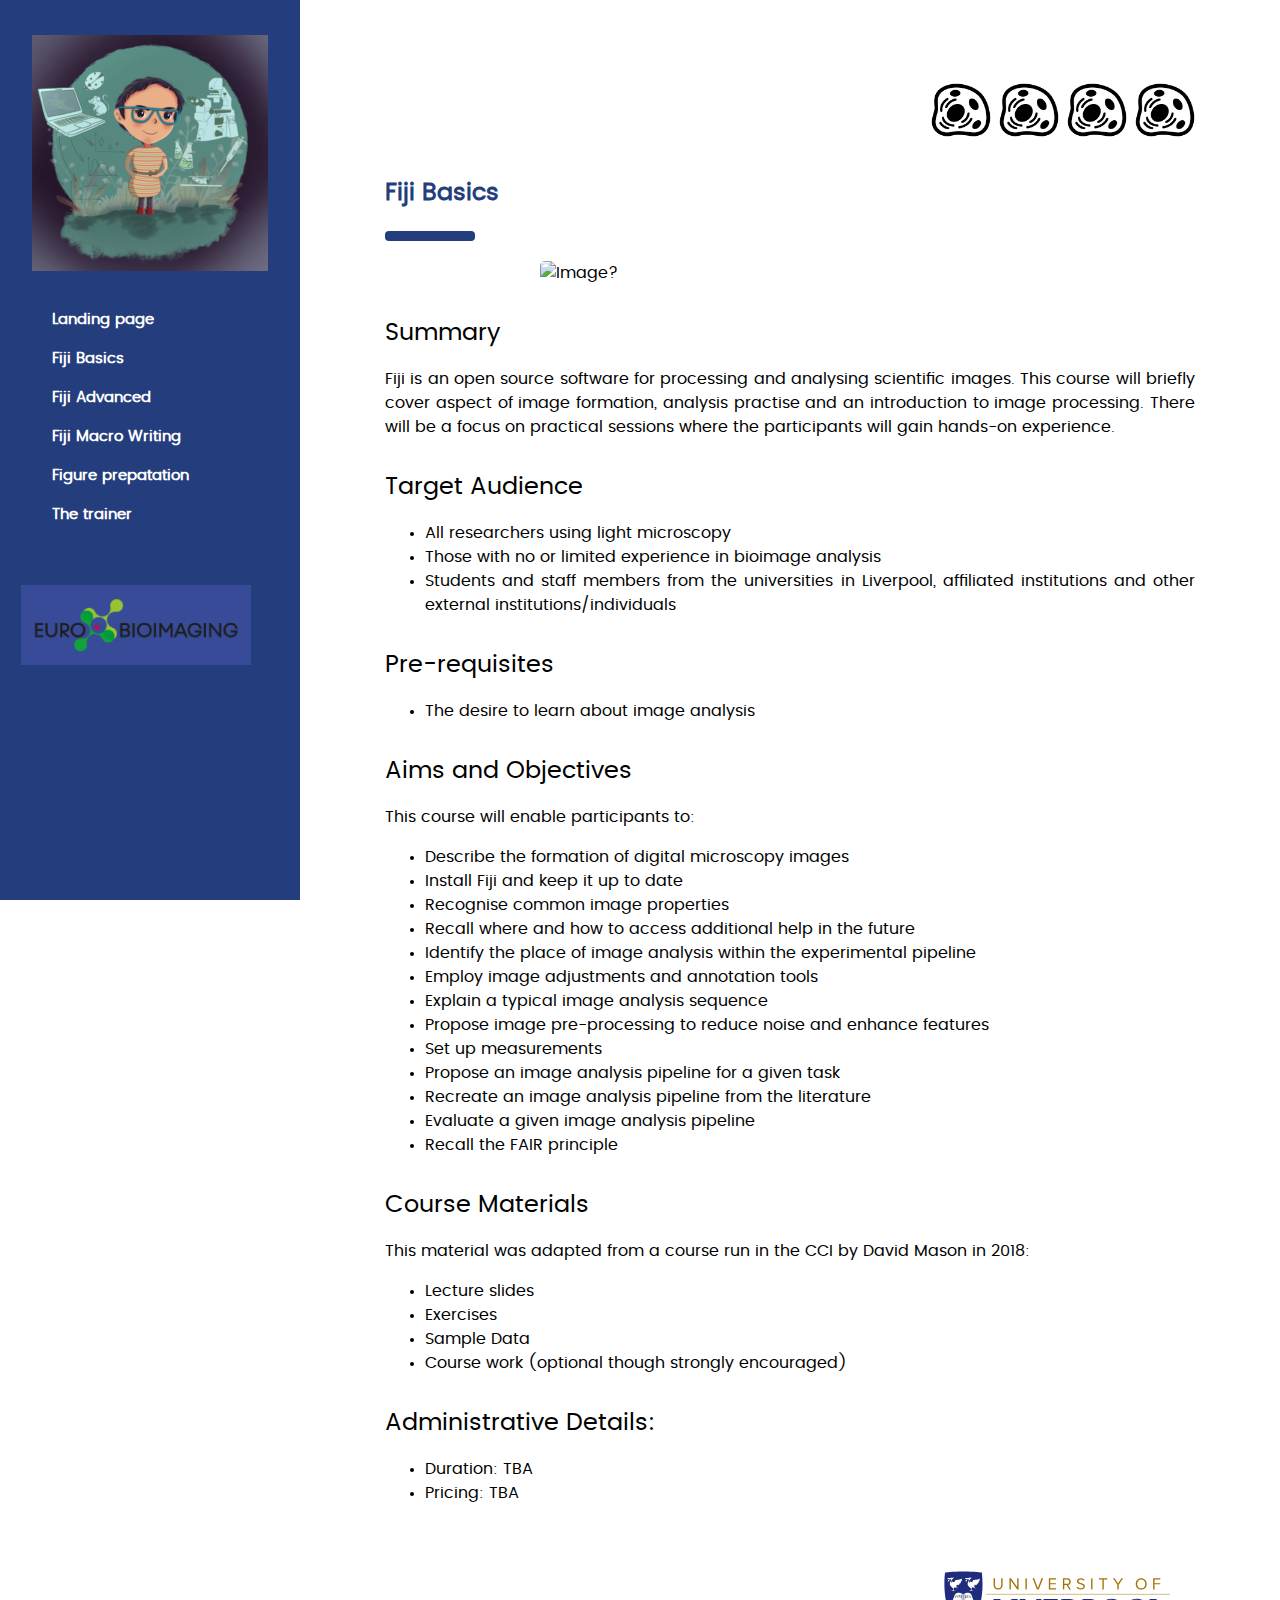
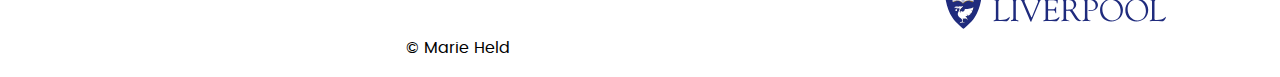
==== commit c27e972e: "fix naviagation bar link" ====
--- a/advert_Fiji_basics.html
+++ b/advert_Fiji_basics.html
@@ -40,7 +40,7 @@
 </div>
 <script>
 $(function(){
-  $("#nav-placeholder").load("navigation-bar-equipment.html");
+  $("#nav-placeholder").load("navigation-bar.html");
 });
 </script>
 <!--end of Navigation bar-->
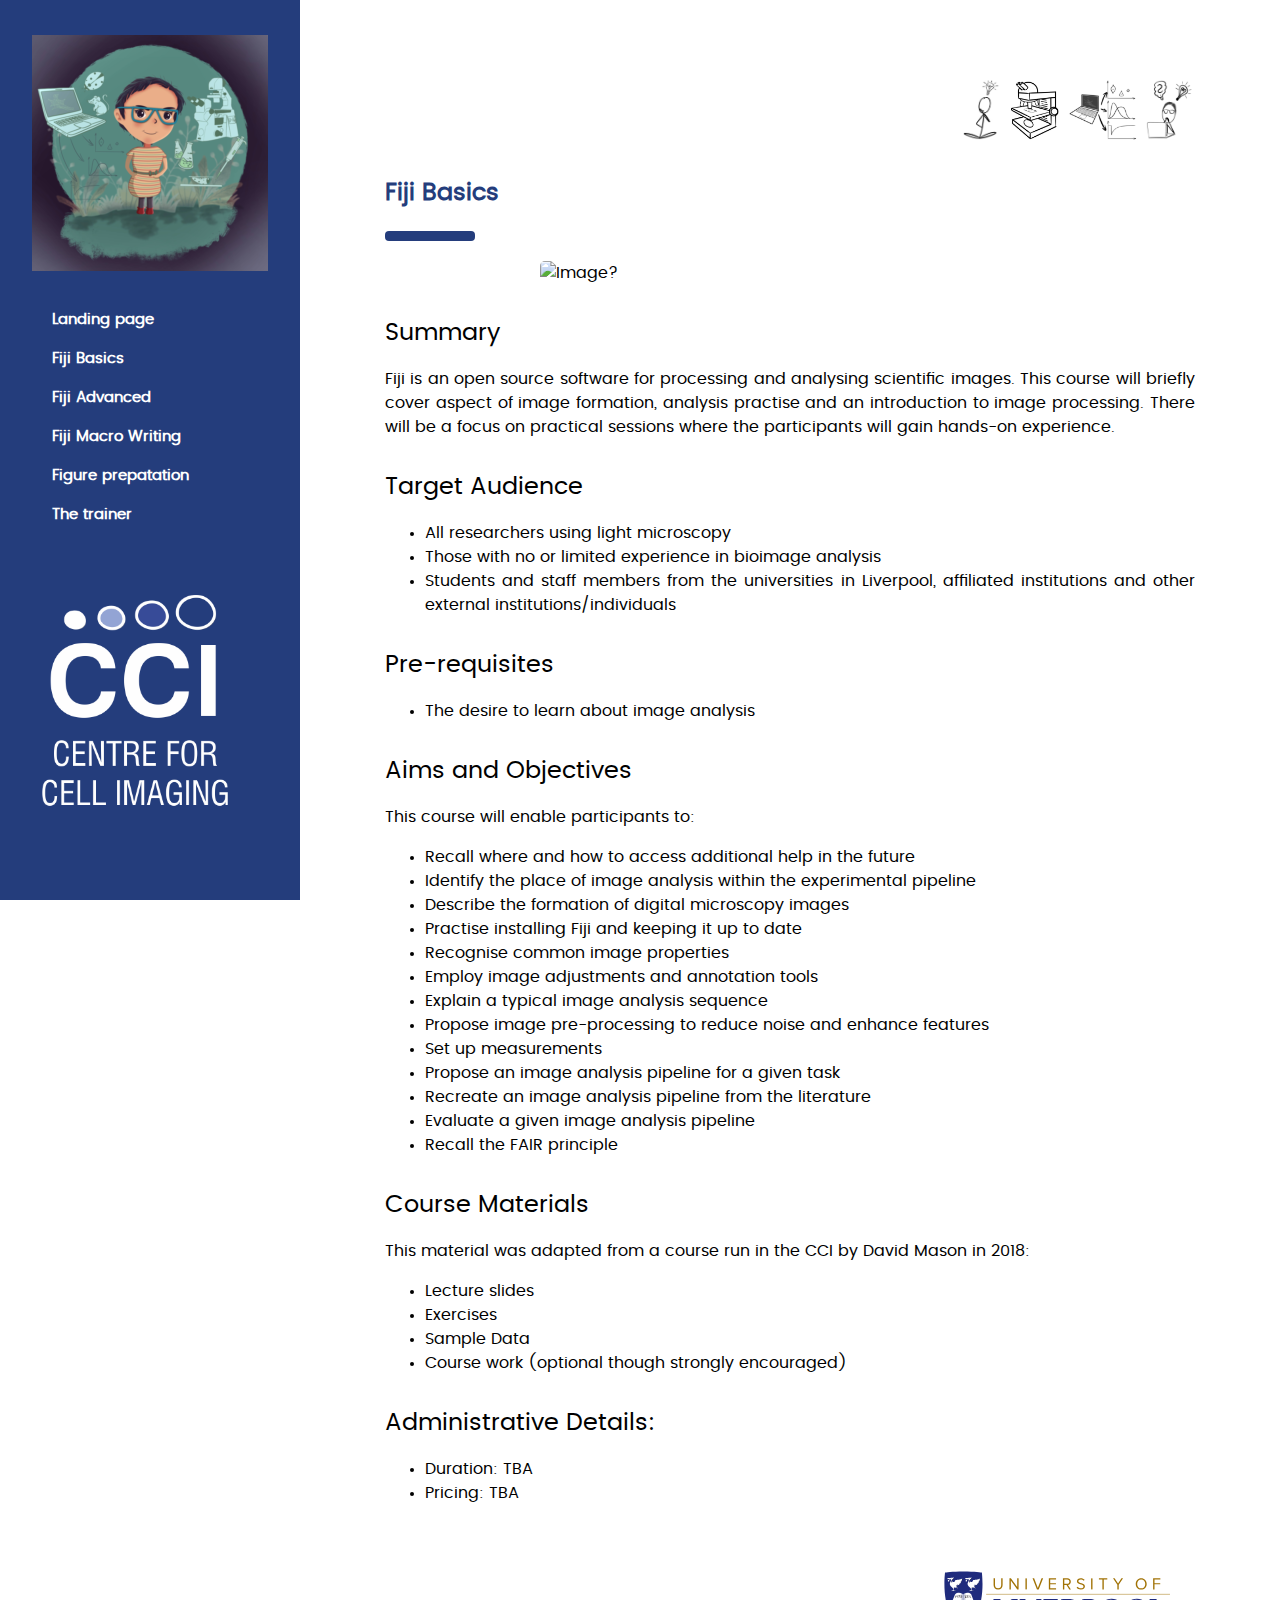
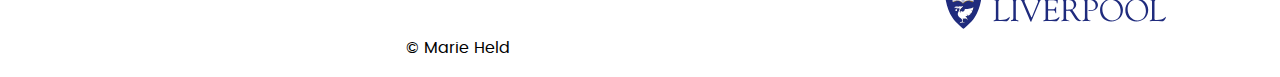
==== commit a9a0889a: "add spaceholder pages and course material space holders" ====
--- a/advert_Fiji_basics.html
+++ b/advert_Fiji_basics.html
@@ -61,10 +61,10 @@
   <div class="w3-container" style="margin-top:80px"> <!--id="showcase"-->
   
 <div class="w3-row headImg" style="margin-bottom:40px;">
-<a href="https://somethingsomewhereallatonce.html"><img class="last" src="img/cell_icon.png"/></a>
-<img src="img/cell_icon.png"/>
-<img src="img/cell_icon.png"/>
-<img src="img/cell_icon.png"/>
+<a target="_blank" href="https://marien-kaefer.github.io/Fiji_basics/Courses/ImageAnalysisWithFiji.html"><img class="last" src="img/title4.png"/></a>
+<img src="img/title1.png"/>
+<img src="img/title2.png"/>
+<img src="img/title3.png"/>
 </div>
 
 <!-- --------------------------  Equipment page content ----------------------------------------- -->
@@ -93,11 +93,11 @@
 <h3>Aims and Objectives</h3>
 <p>This course will enable participants to: </p>
 <ul>
-	<li>Describe the formation of digital microscopy images</li>
-	<li>Install Fiji and keep it up to date</li>
-	<li>Recognise common image properties</li>
 	<li>Recall where and how to access additional help in the future</li>
 	<li>Identify the place of image analysis within the experimental pipeline</li>
+	<li>Describe the formation of digital microscopy images</li>
+	<li>Practise installing Fiji and keeping it up to date</li>
+	<li>Recognise common image properties</li>
 	<li>Employ image adjustments and annotation tools</li>
 	<li>Explain a typical image analysis sequence</li>
 	<li>Propose image pre-processing to reduce noise and enhance features</li>
